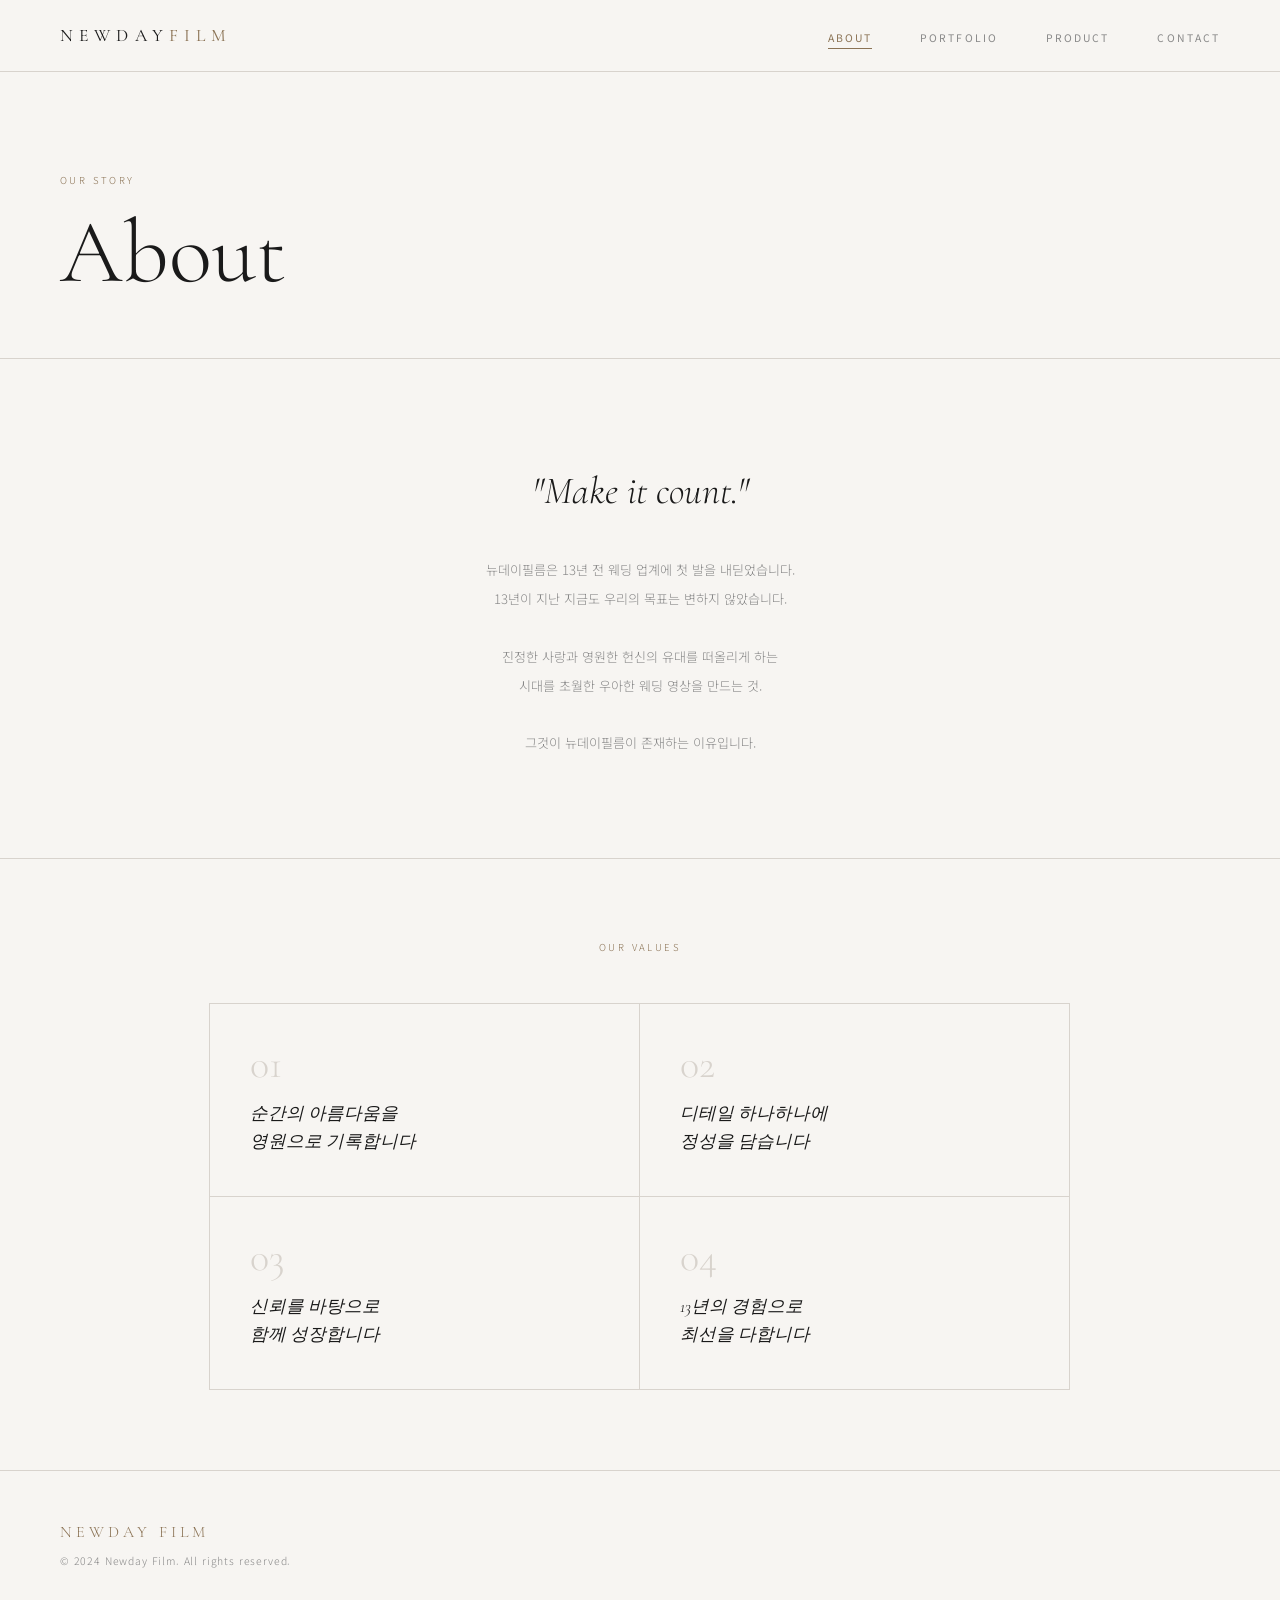
==== about.html @ df9061a5 "Add files via upload" ====
<!DOCTYPE html>
<html lang="ko">
<head>
  <meta charset="UTF-8" />
  <meta name="viewport" content="width=device-width, initial-scale=1.0" />
  <title>About — NEWDAY FILM</title>
  <link rel="stylesheet" href="styles.css" />
  <style>
    .about-hero {
      padding: 100px 60px 60px;
      border-bottom: 1px solid var(--color-border);
      animation: fadeUp 0.7s ease both;
    }

    .about-hero__label {
      font-size: 0.6rem;
      letter-spacing: 0.25em;
      text-transform: uppercase;
      color: var(--color-accent);
      margin-bottom: 20px;
    }

    .about-hero__title {
      font-family: var(--font-display);
      font-size: clamp(3rem, 7vw, 6rem);
      font-weight: 300;
      line-height: 1.0;
    }

    /* ── Story ── */
    .about-story {
      max-width: 700px;
      margin: 0 auto;
      padding: 100px 60px;
      text-align: center;
      animation: fadeUp 0.7s ease 0.1s both;
    }

    .about-story__heading {
      font-family: var(--font-display);
      font-size: clamp(1.8rem, 3vw, 2.8rem);
      font-weight: 300;
      font-style: italic;
      margin-bottom: 32px;
    }

    .about-story__text {
      font-size: 0.82rem;
      color: var(--color-muted);
      line-height: 2.2;
    }

    /* ── Philosophy ── */
    .philosophy {
      border-top: 1px solid var(--color-border);
      padding: 80px 60px;
    }

    .philosophy__label {
      font-size: 0.6rem;
      letter-spacing: 0.25em;
      text-transform: uppercase;
      color: var(--color-accent);
      margin-bottom: 48px;
      text-align: center;
    }

    .philosophy__grid {
      display: grid;
      grid-template-columns: repeat(2, 1fr);
      gap: 0;
      max-width: 860px;
      margin: 0 auto;
    }

    .philosophy__item {
      padding: 40px;
      border: 1px solid var(--color-border);
      margin: -1px 0 0 -1px;
      animation: fadeUp 0.7s ease both;
    }

    .philosophy__item:nth-child(1) { animation-delay: 0.1s; }
    .philosophy__item:nth-child(2) { animation-delay: 0.2s; }
    .philosophy__item:nth-child(3) { animation-delay: 0.3s; }
    .philosophy__item:nth-child(4) { animation-delay: 0.4s; }

    .philosophy__num {
      font-family: var(--font-display);
      font-size: 2.5rem;
      color: var(--color-border);
      line-height: 1;
      margin-bottom: 16px;
    }

    .philosophy__text {
      font-family: var(--font-display);
      font-size: 1.1rem;
      font-weight: 300;
      font-style: italic;
      line-height: 1.6;
    }

    @media (max-width: 768px) {
      .about-hero { padding: 80px 24px 40px; }
      .about-story { padding: 60px 24px; }
      .philosophy { padding: 60px 24px; }
      .philosophy__grid { grid-template-columns: 1fr; }
      .philosophy__item { margin: 0; border-top: none; }
      .philosophy__item:first-child { border-top: 1px solid var(--color-border); }
    }
  </style>
</head>
<body>

  <nav class="nav">
    <a href="index.html" class="nav__logo">NEWDAY<span>FILM</span></a>
    <ul class="nav__links">
      <li><a href="about.html" class="active">About</a></li>
      <li><a href="portfolio.html">Portfolio</a></li>
      <li><a href="pricing.html">Product</a></li>
      <li><a href="contact.html">Contact</a></li>
    </ul>
    <div class="nav__hamburger" id="hamburger">
      <span></span><span></span><span></span>
    </div>
  </nav>

  <div class="nav__mobile" id="mobileMenu">
    <span class="nav__mobile-close" id="mobileClose">✕</span>
    <a href="about.html">About</a>
    <a href="portfolio.html">Portfolio</a>
    <a href="pricing.html">Product</a>
    <a href="contact.html">Contact</a>
  </div>

  <div class="page-wrapper">

    <section class="about-hero">
      <p class="about-hero__label">Our Story</p>
      <h1 class="about-hero__title">About</h1>
    </section>

    <section class="about-story">
      <h2 class="about-story__heading">"Make it count."</h2>
      <p class="about-story__text">
        뉴데이필름은 13년 전 웨딩 업계에 첫 발을 내딛었습니다.<br>
        13년이 지난 지금도 우리의 목표는 변하지 않았습니다.<br><br>
        진정한 사랑과 영원한 헌신의 유대를 떠올리게 하는<br>
        시대를 초월한 우아한 웨딩 영상을 만드는 것.<br><br>
        그것이 뉴데이필름이 존재하는 이유입니다.
      </p>
    </section>

    <section class="philosophy">
      <p class="philosophy__label">Our Values</p>
      <div class="philosophy__grid">
        <div class="philosophy__item">
          <div class="philosophy__num">01</div>
          <div class="philosophy__text">순간의 아름다움을<br>영원으로 기록합니다</div>
        </div>
        <div class="philosophy__item">
          <div class="philosophy__num">02</div>
          <div class="philosophy__text">디테일 하나하나에<br>정성을 담습니다</div>
        </div>
        <div class="philosophy__item">
          <div class="philosophy__num">03</div>
          <div class="philosophy__text">신뢰를 바탕으로<br>함께 성장합니다</div>
        </div>
        <div class="philosophy__item">
          <div class="philosophy__num">04</div>
          <div class="philosophy__text">13년의 경험으로<br>최선을 다합니다</div>
        </div>
      </div>
    </section>

    <footer class="footer">
      <div>
        <div class="footer__brand">NEWDAY FILM</div>
        <div class="footer__copy">© 2024 Newday Film. All rights reserved.</div>
      </div>
    </footer>
  </div>

  <script>
    document.getElementById('hamburger').addEventListener('click', () => {
      document.getElementById('mobileMenu').classList.add('open');
    });
    document.getElementById('mobileClose').addEventListener('click', () => {
      document.getElementById('mobileMenu').classList.remove('open');
    });
  </script>
</body>
</html>
---- styles.css ----
/* ============================================
   NEWDAY FILM — Global Styles
   Aesthetic: pricing.html 톤 기반
   배경 베이지, Cormorant Garamond, 웜 브라운 계열
   ============================================ */

@import url('https://fonts.googleapis.com/css2?family=Cormorant+Garamond:ital,wght@0,300;0,400;0,500;1,300;1,400&family=Noto+Sans+KR:wght@300;400&display=swap');

:root {
  --color-bg:           #f7f5f2;
  --color-surface:      #efece8;
  --color-text:         #1a1a1a;
  --color-muted:        #888;
  --color-accent:       #8b7355;
  --color-accent-light: #a08c6e;
  --color-border:       #d8d3cd;

  --font-display: 'Cormorant Garamond', serif;
  --font-body:    'Noto Sans KR', sans-serif;

  --nav-height: 72px;
  --max-width:  1200px;
  --transition: 0.35s cubic-bezier(0.25, 0.46, 0.45, 0.94);
}

*, *::before, *::after {
  box-sizing: border-box;
  margin: 0;
  padding: 0;
}

html { scroll-behavior: smooth; }

body {
  background: var(--color-bg);
  color: var(--color-text);
  font-family: var(--font-body);
  font-weight: 300;
  line-height: 1.7;
  -webkit-font-smoothing: antialiased;
  overflow-x: hidden;
}

a {
  color: inherit;
  text-decoration: none;
}

img {
  display: block;
  max-width: 100%;
}

/* ── Navigation ── */
.nav {
  position: fixed;
  top: 0;
  left: 0;
  right: 0;
  height: var(--nav-height);
  z-index: 1000;
  display: flex;
  align-items: center;
  justify-content: space-between;
  padding: 0 60px;
  background: var(--color-bg);
  border-bottom: 1px solid var(--color-border);
}

.nav__logo {
  font-family: var(--font-display);
  font-size: 1.1rem;
  font-weight: 400;
  letter-spacing: 0.35em;
  text-transform: uppercase;
  color: var(--color-text);
}

.nav__logo span {
  color: var(--color-accent);
}

.nav__links {
  display: flex;
  gap: 48px;
  list-style: none;
}

.nav__links a {
  font-size: 0.65rem;
  font-weight: 400;
  letter-spacing: 0.2em;
  text-transform: uppercase;
  color: var(--color-muted);
  transition: color var(--transition);
  position: relative;
}

.nav__links a::after {
  content: '';
  position: absolute;
  bottom: -4px;
  left: 0;
  width: 0;
  height: 1px;
  background: var(--color-accent);
  transition: width var(--transition);
}

.nav__links a:hover,
.nav__links a.active {
  color: var(--color-accent);
}

.nav__links a:hover::after,
.nav__links a.active::after {
  width: 100%;
}

.nav__hamburger {
  display: none;
  flex-direction: column;
  gap: 5px;
  cursor: pointer;
  padding: 4px;
}

.nav__hamburger span {
  display: block;
  width: 22px;
  height: 1px;
  background: var(--color-accent);
}

.nav__mobile {
  display: none;
  position: fixed;
  inset: 0;
  background: var(--color-bg);
  z-index: 999;
  flex-direction: column;
  align-items: center;
  justify-content: center;
  gap: 40px;
  opacity: 0;
  pointer-events: none;
  transition: opacity var(--transition);
}

.nav__mobile.open {
  opacity: 1;
  pointer-events: all;
}

.nav__mobile a {
  font-family: var(--font-display);
  font-size: 2.8rem;
  font-weight: 300;
  letter-spacing: 0.08em;
  color: var(--color-text);
  transition: color var(--transition);
}

.nav__mobile a:hover {
  color: var(--color-accent);
}

.nav__mobile-close {
  position: absolute;
  top: 28px;
  right: 40px;
  font-size: 1.2rem;
  cursor: pointer;
  color: var(--color-muted);
}

/* ── Page Wrapper ── */
.page-wrapper {
  padding-top: var(--nav-height);
  min-height: 100vh;
}

/* ── Footer ── */
.footer {
  border-top: 1px solid var(--color-border);
  padding: 48px 60px;
  display: flex;
  justify-content: space-between;
  align-items: center;
  flex-wrap: wrap;
  gap: 24px;
}

.footer__brand {
  font-family: var(--font-display);
  font-size: 1rem;
  letter-spacing: 0.25em;
  text-transform: uppercase;
  color: var(--color-accent);
  margin-bottom: 6px;
}

.footer__copy {
  font-size: 0.65rem;
  color: var(--color-muted);
  letter-spacing: 0.08em;
}

/* ── Animations ── */
@keyframes fadeUp {
  from { opacity: 0; transform: translateY(20px); }
  to   { opacity: 1; transform: translateY(0); }
}

/* ── Responsive ── */
@media (max-width: 768px) {
  .nav { padding: 0 24px; }
  .nav__links { display: none; }
  .nav__hamburger { display: flex; }
  .nav__mobile { display: flex; }
  .footer { padding: 40px 24px; flex-direction: column; align-items: flex-start; }
}
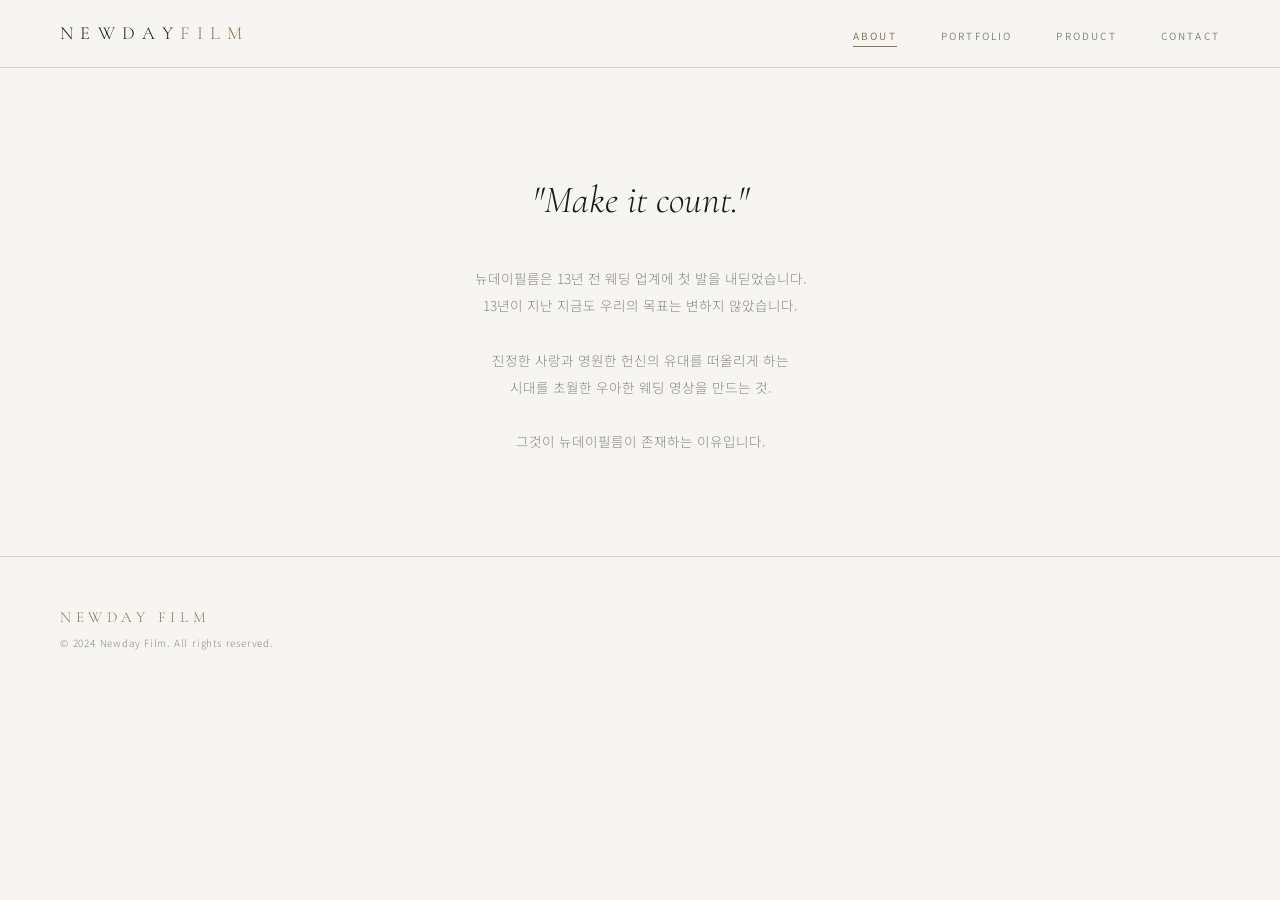
==== commit 8b4dbc97: "Add files via upload" ====
--- a/about.html
+++ b/about.html
@@ -6,18 +6,22 @@
   <title>About — NEWDAY FILM</title>
   <link rel="stylesheet" href="styles.css" />
   <style>
+    /* ============================================
+       ABOUT PAGE STYLES
+       수정: 텍스트, 연락처, 주소
+       ============================================ */
+
     .about-hero {
       padding: 100px 60px 60px;
       border-bottom: 1px solid var(--color-border);
-      animation: fadeUp 0.7s ease both;
     }
 
     .about-hero__label {
-      font-size: 0.6rem;
+      font-size: 0.65rem;
       letter-spacing: 0.25em;
       text-transform: uppercase;
       color: var(--color-accent);
-      margin-bottom: 20px;
+      margin-bottom: 24px;
     }
 
     .about-hero__title {
@@ -25,59 +29,27 @@
       font-size: clamp(3rem, 7vw, 6rem);
       font-weight: 300;
       line-height: 1.0;
-    }
-
-    /* ── Story ── */
-    .about-story {
-      max-width: 700px;
+      color: var(--color-text);
+    }
+
+    /* ── Philosophy Block ── */
+    .philosophy {
+      max-width: var(--max-width);
       margin: 0 auto;
       padding: 100px 60px;
-      text-align: center;
-      animation: fadeUp 0.7s ease 0.1s both;
-    }
-
-    .about-story__heading {
-      font-family: var(--font-display);
-      font-size: clamp(1.8rem, 3vw, 2.8rem);
-      font-weight: 300;
-      font-style: italic;
-      margin-bottom: 32px;
-    }
-
-    .about-story__text {
-      font-size: 0.82rem;
-      color: var(--color-muted);
-      line-height: 2.2;
-    }
-
-    /* ── Philosophy ── */
-    .philosophy {
-      border-top: 1px solid var(--color-border);
-      padding: 80px 60px;
-    }
-
-    .philosophy__label {
-      font-size: 0.6rem;
-      letter-spacing: 0.25em;
-      text-transform: uppercase;
-      color: var(--color-accent);
-      margin-bottom: 48px;
-      text-align: center;
     }
 
     .philosophy__grid {
       display: grid;
-      grid-template-columns: repeat(2, 1fr);
-      gap: 0;
-      max-width: 860px;
-      margin: 0 auto;
+      grid-template-columns: 1fr 1fr;
+      gap: 80px;
+      align-items: start;
     }
 
     .philosophy__item {
-      padding: 40px;
-      border: 1px solid var(--color-border);
-      margin: -1px 0 0 -1px;
-      animation: fadeUp 0.7s ease both;
+      padding: 40px 0;
+      border-top: 1px solid var(--color-border);
+      animation: fadeUp 0.8s ease both;
     }
 
     .philosophy__item:nth-child(1) { animation-delay: 0.1s; }
@@ -85,9 +57,14 @@
     .philosophy__item:nth-child(3) { animation-delay: 0.3s; }
     .philosophy__item:nth-child(4) { animation-delay: 0.4s; }
 
+    @keyframes fadeUp {
+      from { opacity: 0; transform: translateY(20px); }
+      to   { opacity: 1; transform: translateY(0); }
+    }
+
     .philosophy__num {
       font-family: var(--font-display);
-      font-size: 2.5rem;
+      font-size: 3rem;
       color: var(--color-border);
       line-height: 1;
       margin-bottom: 16px;
@@ -95,19 +72,88 @@
 
     .philosophy__text {
       font-family: var(--font-display);
-      font-size: 1.1rem;
+      font-size: clamp(1rem, 1.5vw, 1.3rem);
       font-weight: 300;
       font-style: italic;
       line-height: 1.6;
-    }
-
+      color: var(--color-text);
+    }
+
+    /* ── Contact Info Block ── */
+    .about-contact {
+      background: var(--color-surface);
+      border-top: 1px solid var(--color-border);
+      border-bottom: 1px solid var(--color-border);
+      padding: 80px 60px;
+      display: grid;
+      grid-template-columns: 1fr 1fr;
+      gap: 60px;
+      align-items: center;
+    }
+
+    .about-contact__heading {
+      font-family: var(--font-display);
+      font-size: clamp(1.8rem, 3vw, 2.8rem);
+      font-weight: 300;
+      color: var(--color-text);
+      margin-bottom: 8px;
+    }
+
+    .about-contact__sub {
+      font-size: 0.75rem;
+      color: var(--color-muted);
+      letter-spacing: 0.1em;
+    }
+
+    .about-contact__details {
+      display: flex;
+      flex-direction: column;
+      gap: 20px;
+    }
+
+    .contact-item__label {
+      font-size: 0.6rem;
+      letter-spacing: 0.2em;
+      text-transform: uppercase;
+      color: var(--color-accent);
+      margin-bottom: 4px;
+    }
+
+    .contact-item__value {
+      font-size: 0.9rem;
+      color: var(--color-text);
+    }
+
+    /* ── Story Section ── */
+    .about-story {
+      max-width: 760px;
+      margin: 0 auto;
+      padding: 100px 60px;
+      text-align: center;
+    }
+
+    .about-story__heading {
+      font-family: var(--font-display);
+      font-size: clamp(1.6rem, 3vw, 2.5rem);
+      font-weight: 300;
+      font-style: italic;
+      margin-bottom: 32px;
+      color: var(--color-text);
+    }
+
+    .about-story__text {
+      font-size: 0.85rem;
+      color: var(--color-muted);
+      line-height: 2;
+    }
+
+    /* RESPONSIVE */
     @media (max-width: 768px) {
       .about-hero { padding: 80px 24px 40px; }
+      .philosophy { padding: 60px 24px; }
+      .philosophy__grid { grid-template-columns: 1fr; gap: 0; }
+      .about-contact { grid-template-columns: 1fr; padding: 60px 24px; }
       .about-story { padding: 60px 24px; }
-      .philosophy { padding: 60px 24px; }
-      .philosophy__grid { grid-template-columns: 1fr; }
-      .philosophy__item { margin: 0; border-top: none; }
-      .philosophy__item:first-child { border-top: 1px solid var(--color-border); }
     }
   </style>
 </head>
@@ -118,7 +164,7 @@
     <ul class="nav__links">
       <li><a href="about.html" class="active">About</a></li>
       <li><a href="portfolio.html">Portfolio</a></li>
-      <li><a href="pricing.html">Product</a></li>
+      <li><a href="product.html">Product</a></li>
       <li><a href="contact.html">Contact</a></li>
     </ul>
     <div class="nav__hamburger" id="hamburger">
@@ -130,17 +176,17 @@
     <span class="nav__mobile-close" id="mobileClose">✕</span>
     <a href="about.html">About</a>
     <a href="portfolio.html">Portfolio</a>
-    <a href="pricing.html">Product</a>
+    <a href="product.html">Product</a>
     <a href="contact.html">Contact</a>
   </div>
 
   <div class="page-wrapper">
 
-    <section class="about-hero">
-      <p class="about-hero__label">Our Story</p>
-      <h1 class="about-hero__title">About</h1>
-    </section>
-
+
+    <!-- ============================================
+         STORY
+         수정: 브랜드 스토리 문구
+         ============================================ -->
     <section class="about-story">
       <h2 class="about-story__heading">"Make it count."</h2>
       <p class="about-story__text">
@@ -152,33 +198,12 @@
       </p>
     </section>
 
-    <section class="philosophy">
-      <p class="philosophy__label">Our Values</p>
-      <div class="philosophy__grid">
-        <div class="philosophy__item">
-          <div class="philosophy__num">01</div>
-          <div class="philosophy__text">순간의 아름다움을<br>영원으로 기록합니다</div>
-        </div>
-        <div class="philosophy__item">
-          <div class="philosophy__num">02</div>
-          <div class="philosophy__text">디테일 하나하나에<br>정성을 담습니다</div>
-        </div>
-        <div class="philosophy__item">
-          <div class="philosophy__num">03</div>
-          <div class="philosophy__text">신뢰를 바탕으로<br>함께 성장합니다</div>
-        </div>
-        <div class="philosophy__item">
-          <div class="philosophy__num">04</div>
-          <div class="philosophy__text">13년의 경험으로<br>최선을 다합니다</div>
-        </div>
-      </div>
-    </section>
-
     <footer class="footer">
       <div>
         <div class="footer__brand">NEWDAY FILM</div>
         <div class="footer__copy">© 2024 Newday Film. All rights reserved.</div>
       </div>
+      
     </footer>
   </div>
 
--- a/styles.css
+++ b/styles.css
@@ -1,7 +1,7 @@
 /* ============================================
    NEWDAY FILM — Global Styles
-   Aesthetic: pricing.html 톤 기반
-   배경 베이지, Cormorant Garamond, 웜 브라운 계열
+   Aesthetic: Cormorant Garamond / Noto Sans KR
+   Palette: warm beige #f7f5f2, brown accent #8b7355
    ============================================ */
 
 @import url('https://fonts.googleapis.com/css2?family=Cormorant+Garamond:ital,wght@0,300;0,400;0,500;1,300;1,400&family=Noto+Sans+KR:wght@300;400&display=swap');
@@ -18,16 +18,12 @@
   --font-display: 'Cormorant Garamond', serif;
   --font-body:    'Noto Sans KR', sans-serif;
 
-  --nav-height: 72px;
+  --nav-height: 68px;
   --max-width:  1200px;
   --transition: 0.35s cubic-bezier(0.25, 0.46, 0.45, 0.94);
 }
 
-*, *::before, *::after {
-  box-sizing: border-box;
-  margin: 0;
-  padding: 0;
-}
+*, *::before, *::after { box-sizing: border-box; margin: 0; padding: 0; }
 
 html { scroll-behavior: smooth; }
 
@@ -41,22 +37,15 @@
   overflow-x: hidden;
 }
 
-a {
-  color: inherit;
-  text-decoration: none;
-}
-
-img {
-  display: block;
-  max-width: 100%;
-}
-
-/* ── Navigation ── */
+a { color: inherit; text-decoration: none; }
+img { display: block; max-width: 100%; }
+
+/* ============================================
+   NAVIGATION
+   ============================================ */
 .nav {
   position: fixed;
-  top: 0;
-  left: 0;
-  right: 0;
+  top: 0; left: 0; right: 0;
   height: var(--nav-height);
   z-index: 1000;
   display: flex;
@@ -67,13 +56,15 @@
   border-bottom: 1px solid var(--color-border);
 }
 
+/* 로고: Cormorant Garamond, 얇고 넓은 자간 */
 .nav__logo {
   font-family: var(--font-display);
-  font-size: 1.1rem;
-  font-weight: 400;
-  letter-spacing: 0.35em;
+  font-size: 1.15rem;
+  font-weight: 300;
+  letter-spacing: 0.4em;
   text-transform: uppercase;
   color: var(--color-text);
+  line-height: 1;
 }
 
 .nav__logo span {
@@ -82,14 +73,15 @@
 
 .nav__links {
   display: flex;
-  gap: 48px;
+  gap: 44px;
   list-style: none;
 }
 
 .nav__links a {
-  font-size: 0.65rem;
+  font-family: var(--font-body);
+  font-size: 0.62rem;
   font-weight: 400;
-  letter-spacing: 0.2em;
+  letter-spacing: 0.22em;
   text-transform: uppercase;
   color: var(--color-muted);
   transition: color var(--transition);
@@ -99,24 +91,19 @@
 .nav__links a::after {
   content: '';
   position: absolute;
-  bottom: -4px;
-  left: 0;
-  width: 0;
-  height: 1px;
+  bottom: -4px; left: 0;
+  width: 0; height: 1px;
   background: var(--color-accent);
   transition: width var(--transition);
 }
 
 .nav__links a:hover,
-.nav__links a.active {
-  color: var(--color-accent);
-}
+.nav__links a.active { color: var(--color-accent); }
 
 .nav__links a:hover::after,
-.nav__links a.active::after {
-  width: 100%;
-}
-
+.nav__links a.active::after { width: 100%; }
+
+/* Hamburger */
 .nav__hamburger {
   display: none;
   flex-direction: column;
@@ -127,11 +114,11 @@
 
 .nav__hamburger span {
   display: block;
-  width: 22px;
-  height: 1px;
+  width: 22px; height: 1px;
   background: var(--color-accent);
 }
 
+/* Mobile menu */
 .nav__mobile {
   display: none;
   position: fixed;
@@ -141,46 +128,47 @@
   flex-direction: column;
   align-items: center;
   justify-content: center;
-  gap: 40px;
+  gap: 44px;
   opacity: 0;
   pointer-events: none;
   transition: opacity var(--transition);
 }
 
-.nav__mobile.open {
-  opacity: 1;
-  pointer-events: all;
-}
+.nav__mobile.open { opacity: 1; pointer-events: all; }
 
 .nav__mobile a {
   font-family: var(--font-display);
-  font-size: 2.8rem;
-  font-weight: 300;
-  letter-spacing: 0.08em;
+  font-size: 3rem;
+  font-weight: 300;
+  letter-spacing: 0.1em;
   color: var(--color-text);
   transition: color var(--transition);
 }
 
-.nav__mobile a:hover {
-  color: var(--color-accent);
-}
+.nav__mobile a:hover { color: var(--color-accent); }
 
 .nav__mobile-close {
   position: absolute;
-  top: 28px;
-  right: 40px;
-  font-size: 1.2rem;
+  top: 28px; right: 36px;
+  font-size: 1.1rem;
   cursor: pointer;
   color: var(--color-muted);
-}
-
-/* ── Page Wrapper ── */
+  transition: color var(--transition);
+}
+
+.nav__mobile-close:hover { color: var(--color-accent); }
+
+/* ============================================
+   PAGE WRAPPER
+   ============================================ */
 .page-wrapper {
   padding-top: var(--nav-height);
   min-height: 100vh;
 }
 
-/* ── Footer ── */
+/* ============================================
+   FOOTER
+   ============================================ */
 .footer {
   border-top: 1px solid var(--color-border);
   padding: 48px 60px;
@@ -188,35 +176,46 @@
   justify-content: space-between;
   align-items: center;
   flex-wrap: wrap;
-  gap: 24px;
+  gap: 20px;
 }
 
 .footer__brand {
   font-family: var(--font-display);
-  font-size: 1rem;
-  letter-spacing: 0.25em;
+  font-size: 0.95rem;
+  font-weight: 300;
+  letter-spacing: 0.3em;
   text-transform: uppercase;
   color: var(--color-accent);
-  margin-bottom: 6px;
+  margin-bottom: 5px;
 }
 
 .footer__copy {
-  font-size: 0.65rem;
+  font-size: 0.62rem;
   color: var(--color-muted);
   letter-spacing: 0.08em;
 }
 
-/* ── Animations ── */
+/* ============================================
+   ANIMATIONS
+   ============================================ */
 @keyframes fadeUp {
   from { opacity: 0; transform: translateY(20px); }
   to   { opacity: 1; transform: translateY(0); }
 }
 
-/* ── Responsive ── */
+/* ============================================
+   RESPONSIVE
+   ============================================ */
 @media (max-width: 768px) {
-  .nav { padding: 0 24px; }
+  .nav { padding: 0 20px; }
+  .nav__logo { font-size: 1rem; letter-spacing: 0.3em; }
   .nav__links { display: none; }
   .nav__hamburger { display: flex; }
   .nav__mobile { display: flex; }
-  .footer { padding: 40px 24px; flex-direction: column; align-items: flex-start; }
-}
+
+  .footer {
+    padding: 36px 20px;
+    flex-direction: column;
+    align-items: flex-start;
+  }
+}
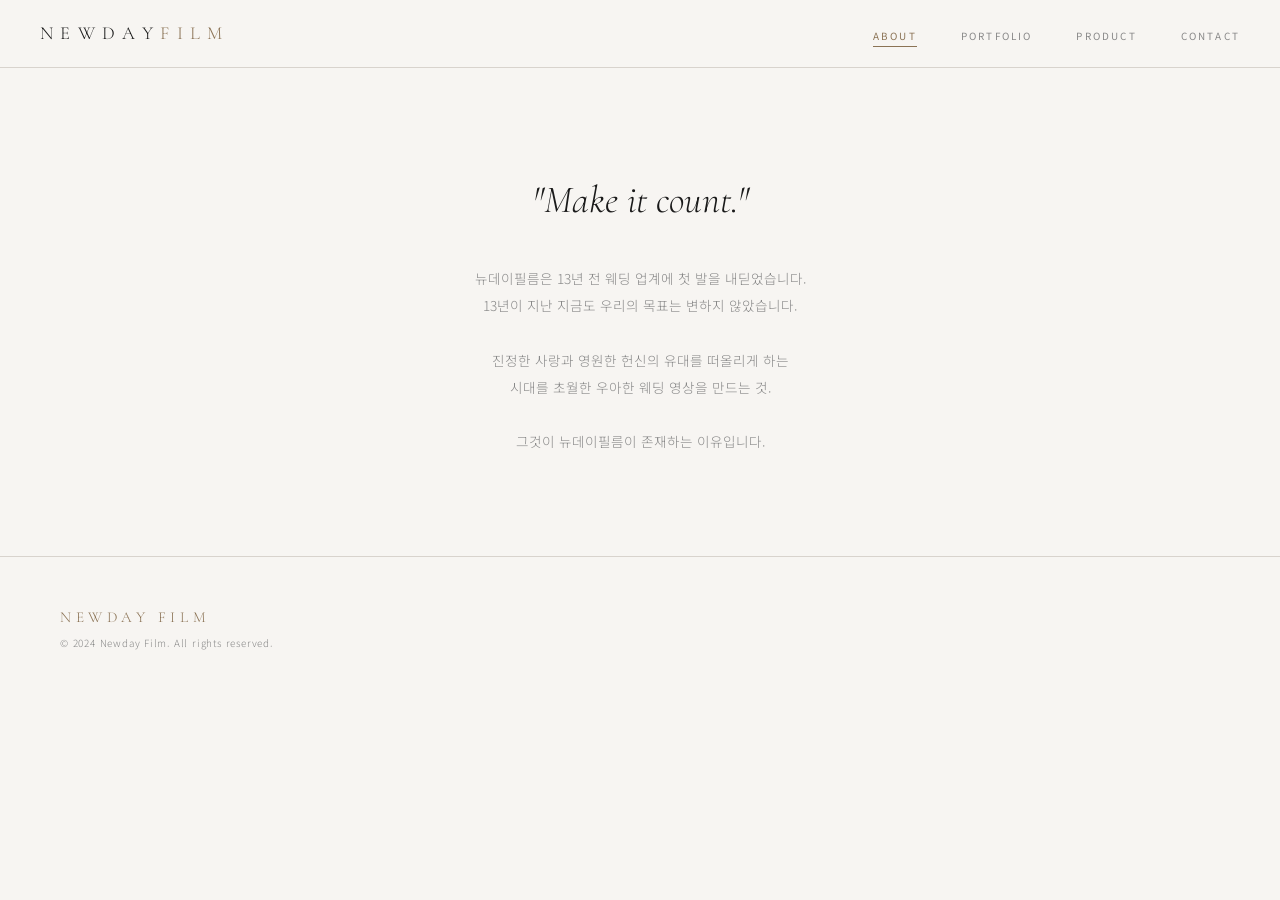
==== commit 171c3cf0: "Add files via upload" ====
--- a/about.html
+++ b/about.html
@@ -160,6 +160,7 @@
 <body>
 
   <nav class="nav">
+    <div class="nav__inner">
     <a href="index.html" class="nav__logo">NEWDAY<span>FILM</span></a>
     <ul class="nav__links">
       <li><a href="about.html" class="active">About</a></li>
@@ -170,6 +171,7 @@
     <div class="nav__hamburger" id="hamburger">
       <span></span><span></span><span></span>
     </div>
+      </div>
   </nav>
 
   <div class="nav__mobile" id="mobileMenu">
--- a/styles.css
+++ b/styles.css
@@ -19,7 +19,7 @@
   --font-body:    'Noto Sans KR', sans-serif;
 
   --nav-height: 68px;
-  --max-width:  1200px;
+  --max-width:  1280px;
   --transition: 0.35s cubic-bezier(0.25, 0.46, 0.45, 0.94);
 }
 
@@ -48,14 +48,21 @@
   top: 0; left: 0; right: 0;
   height: var(--nav-height);
   z-index: 1000;
+  background: var(--color-bg);
+  border-bottom: 1px solid var(--color-border);
+}
+
+/* nav 콘텐츠를 1280px 중앙 정렬 */
+.nav__inner {
+  max-width: 1280px;
+  width: 100%;
+  height: 100%;
+  margin: 0 auto;
+  padding: 0 60px;
   display: flex;
   align-items: center;
   justify-content: space-between;
-  padding: 0 60px;
-  background: var(--color-bg);
-  border-bottom: 1px solid var(--color-border);
-}
-
+}
 /* 로고: Cormorant Garamond, 얇고 넓은 자간 */
 .nav__logo {
   font-family: var(--font-display);
@@ -164,6 +171,9 @@
 .page-wrapper {
   padding-top: var(--nav-height);
   min-height: 100vh;
+  max-width: 1280px;
+  width: 100%;
+  margin: 0 auto;
 }
 
 /* ============================================
@@ -206,8 +216,17 @@
 /* ============================================
    RESPONSIVE
    ============================================ */
+@media (max-width: 1280px) {
+  .nav__inner { padding: 0 40px; }
+}
+
+@media (max-width: 1024px) {
+  .nav__inner { padding: 0 32px; }
+  .page-wrapper { padding-left: 0; padding-right: 0; }
+}
+
 @media (max-width: 768px) {
-  .nav { padding: 0 20px; }
+  .nav__inner { padding: 0 20px; }
   .nav__logo { font-size: 1rem; letter-spacing: 0.3em; }
   .nav__links { display: none; }
   .nav__hamburger { display: flex; }
@@ -219,3 +238,7 @@
     align-items: flex-start;
   }
 }
+
+@media (max-width: 480px) {
+  .nav__inner { padding: 0 16px; }
+}
